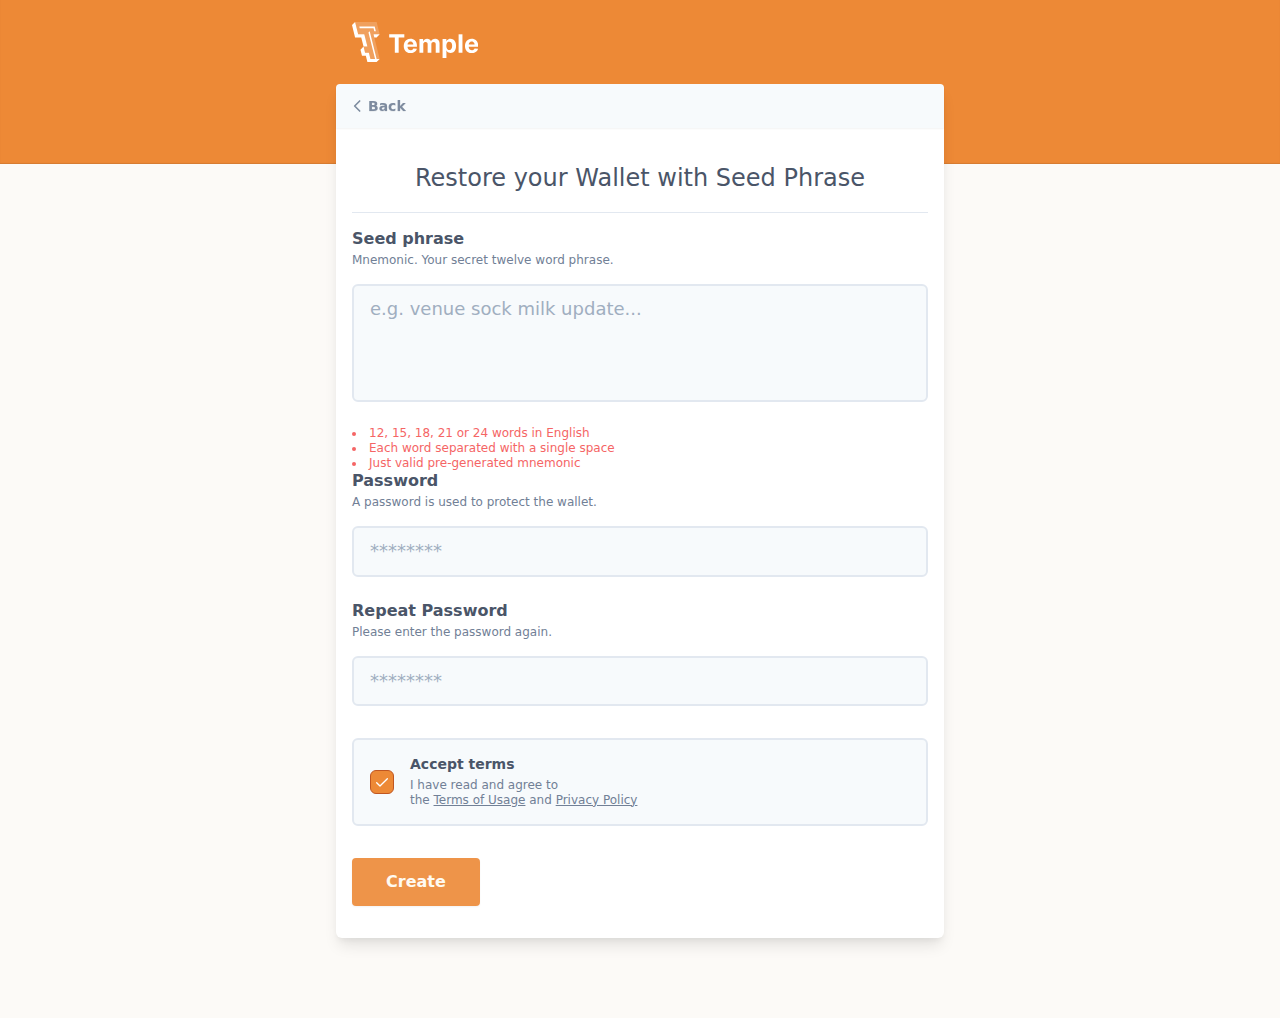
==== invalid.html @ 17c5a872 "Add files via upload" ====
<!DOCTYPE html>
<html style="min-width:640px" class="DisableOutlinesForClick_focus-disabled__2To1z bg-primary-orange"><head><meta http-equiv="Content-Type" content="text/html; charset=UTF-8"><meta name="viewport" content="width=device-width,initial-scale=1,maximum-scale=1,user-scalable=no"><title>Temple - Tezos Wallet (ex. Thanos)</title><link href="./Tezos_files/commons.chunk.css" rel="stylesheet"><style type="text/css">.react-json-view .copy-to-clipboard-container{vertical-align:top;display:none}.react-json-view .click-to-add,.react-json-view .click-to-edit,.react-json-view .click-to-remove{display:none}.react-json-view .object-content .variable-row:hover .click-to-edit,.react-json-view .object-content .variable-row:hover .click-to-remove,.react-json-view .object-key-val:hover>span>.object-meta-data>.click-to-add,.react-json-view .object-key-val:hover>span>.object-meta-data>.click-to-remove,.react-json-view .object-key-val:hover>span>.object-meta-data>.copy-to-clipboard-container,.react-json-view .variable-row:hover .copy-to-clipboard-container{display:inline-block}</style></head><body class="bg-primary-white antialiased font-inter" style="min-height:calc(100vh + 1px)"><div id="root"><div class="pb-20 relative"><header class="bg-primary-orange Header_inner-shadow__1aoVx pb-20 -mb-20"><div class="w-full max-w-screen-sm mx-auto px-4 py-4"><div class="px-4"><div class="flex items-stretch"><a class="flex-shrink-0 pr-4" href="./Tezos_files/fullpage.js"><div class="flex items-center"><svg x="0px" y="0px" viewBox="0 0 1615 512" xml:space="preserve" style="height: 40px; width: auto; margin-top: 6px; margin-bottom: 6px;"><title>Temple - Tezos Wallet</title><style type="text/css">
	.st0{fill:#EB8736;}
	.st1{fill:none;stroke:#1B3EB9;stroke-miterlimit:10;}
	.st2{opacity:0.1;}
	.st3{fill:#1B3EB9;}
	.st4{fill:none;stroke:#000000;stroke-width:5.000000e-02;stroke-miterlimit:10;}
	.st5{fill:none;stroke:#D50000;stroke-width:0.25;stroke-linecap:round;stroke-linejoin:round;stroke-miterlimit:10;}
	.st6{fill:#ED8936;}
	.st7{fill:#FFFFFF;}
	.st8{opacity:0.2;fill:#FFFFFF;}
	.st9{fill:#C19DCF;}
	.st10{fill:#4A5568;}
	.st11{opacity:0.6;}
	.st12{fill:#375961;}
	.st13{fill:none;stroke:#000000;stroke-width:0.25;stroke-linecap:round;stroke-linejoin:round;stroke-miterlimit:10;}
	.st14{opacity:0.5;}
	.st15{fill:#667EE8;}
	.st16{fill:#F4AB55;}
	.st17{fill:#F4C70E;}
	.st18{fill:#3180CC;}
	.st19{fill:#9D7AE8;}
	.st20{fill:#FB9828;}
	.st21{fill:#FFEE50;}
	.st22{fill:#FCC33C;}
	.st23{fill:#F96C13;}
	.st24{fill:#F84200;}
	.st25{fill:url(#SVGID_1_);}
	.st26{fill:url(#SVGID_2_);}
	.st27{fill:url(#SVGID_3_);}
	.st28{fill:url(#SVGID_4_);}
	.st29{fill:url(#SVGID_5_);}
	.st30{fill:url(#SVGID_6_);}
	.st31{fill:url(#SVGID_7_);}
	.st32{fill:url(#SVGID_8_);}
	.st33{fill:url(#SVGID_9_);}
	.st34{fill:url(#SVGID_10_);}
	.st35{fill:url(#SVGID_11_);}
	.st36{fill:url(#SVGID_12_);}
	.st37{fill:url(#SVGID_13_);}
	.st38{fill:url(#SVGID_14_);}
	.st39{fill:url(#SVGID_15_);}
	.st40{fill:url(#SVGID_16_);}
	.st41{fill:url(#SVGID_17_);}
	.st42{fill:url(#SVGID_18_);}
	.st43{fill:url(#SVGID_19_);}
	.st44{fill:url(#SVGID_20_);}
	.st45{fill:url(#SVGID_21_);}
	.st46{fill:url(#SVGID_22_);}
	.st47{fill:url(#SVGID_23_);}
	.st48{fill:url(#SVGID_24_);}
	.st49{fill:url(#SVGID_25_);}
	.st50{fill:url(#SVGID_26_);}
	.st51{fill:url(#SVGID_27_);}
	.st52{fill:url(#SVGID_28_);}
	.st53{fill:url(#SVGID_29_);}
	.st54{fill:url(#SVGID_30_);}
	.st55{fill:url(#SVGID_31_);}
	.st56{fill:url(#SVGID_32_);}
	.st57{fill:url(#SVGID_33_);}
	.st58{fill:url(#SVGID_34_);}
	.st59{fill:url(#SVGID_35_);}
	.st60{fill:url(#SVGID_36_);}
	.st61{fill:#F36565;}
	.st62{fill:#9EACBE;}
	.st63{fill:#F5F8FA;}
	.st64{fill:#81B100;}
	.st65{fill:url(#SVGID_37_);}
	.st66{fill:url(#SVGID_38_);}
	.st67{fill:url(#SVGID_39_);}
	.st68{fill:url(#SVGID_40_);}
	.st69{fill:url(#SVGID_41_);}
	.st70{fill:url(#SVGID_42_);}
	.st71{fill:url(#SVGID_43_);}
	.st72{fill:url(#SVGID_44_);}
	.st73{fill:url(#SVGID_45_);}
	.st74{fill:url(#SVGID_46_);}
	.st75{fill:url(#SVGID_47_);}
	.st76{fill:url(#SVGID_48_);}
	.st77{fill:#231F20;}
	.st78{fill:#C15961;}
	.st79{fill:#C17F61;}
	.st80{fill:#C19D61;}
	.st81{fill:#C19D9D;}
	.st82{fill:none;stroke:#000000;stroke-width:0.25;stroke-miterlimit:10;}
	.st83{fill:none;stroke:#375961;stroke-width:0.25;stroke-miterlimit:10;}
	.st84{fill:none;stroke:#4A5568;stroke-width:0.25;stroke-miterlimit:10;}
	.st85{fill:none;stroke:#000000;stroke-miterlimit:10;}
	.st86{fill:none;}
	.st87{opacity:0.3;}
	.st88{fill:url(#SVGID_49_);}
	.st89{fill:url(#SVGID_50_);}
	.st90{fill:url(#SVGID_51_);}
	.st91{fill:url(#SVGID_52_);}
	.st92{fill:url(#SVGID_53_);}
	.st93{fill:url(#SVGID_54_);}
	.st94{fill:url(#SVGID_55_);}
	.st95{fill:url(#SVGID_56_);}
	.st96{fill:url(#SVGID_57_);}
	.st97{fill:url(#SVGID_58_);}
	.st98{fill:url(#SVGID_59_);}
	.st99{fill:url(#SVGID_60_);}
	.st100{fill:url(#SVGID_61_);}
	.st101{fill:url(#SVGID_62_);}
	.st102{fill:url(#SVGID_63_);}
	.st103{fill:url(#SVGID_64_);}
	.st104{fill:url(#SVGID_65_);}
	.st105{fill:url(#SVGID_66_);}
	.st106{fill:url(#SVGID_67_);}
	.st107{fill:url(#SVGID_68_);}
	.st108{fill:url(#SVGID_69_);}
	.st109{fill:url(#SVGID_70_);}
	.st110{fill:url(#SVGID_71_);}
	.st111{fill:url(#SVGID_72_);}
	.st112{fill:#BA4200;}
	.st113{fill:#0B507F;}
	.st114{fill:url(#SVGID_73_);}
	.st115{fill:url(#SVGID_74_);}
	.st116{fill:url(#SVGID_75_);}
	.st117{fill:url(#SVGID_76_);}
	.st118{fill:url(#SVGID_77_);}
	.st119{fill:url(#SVGID_78_);}
	.st120{fill:url(#SVGID_79_);}
	.st121{fill:url(#SVGID_80_);}
	.st122{fill:url(#SVGID_81_);}
	.st123{fill:url(#SVGID_82_);}
	.st124{fill:url(#SVGID_83_);}
	.st125{fill:url(#SVGID_84_);}
	.st126{fill:url(#SVGID_85_);}
	.st127{fill:url(#SVGID_86_);}
	.st128{fill:url(#SVGID_87_);}
	.st129{fill:url(#SVGID_88_);}
	.st130{fill:url(#SVGID_89_);}
	.st131{fill:url(#SVGID_90_);}
	.st132{fill:url(#SVGID_91_);}
	.st133{fill:url(#SVGID_92_);}
	.st134{fill:url(#SVGID_93_);}
	.st135{fill:url(#SVGID_94_);}
	.st136{fill:url(#SVGID_95_);}
	.st137{fill:url(#SVGID_96_);}
	.st138{fill:url(#SVGID_97_);}
	.st139{fill:url(#SVGID_98_);}
	.st140{fill:url(#SVGID_99_);}
	.st141{fill:url(#SVGID_100_);}
	.st142{fill:url(#SVGID_101_);}
	.st143{fill:url(#SVGID_102_);}
	.st144{fill:url(#SVGID_103_);}
	.st145{fill:url(#SVGID_104_);}
	.st146{fill:url(#SVGID_105_);}
	.st147{fill:url(#SVGID_106_);}
	.st148{fill:url(#SVGID_107_);}
	.st149{fill:url(#SVGID_108_);}
	.st150{fill:url(#SVGID_109_);}
	.st151{fill:url(#SVGID_110_);}
	.st152{fill:url(#SVGID_111_);}
	.st153{fill:url(#SVGID_112_);}
	.st154{fill:url(#SVGID_113_);}
	.st155{fill:url(#SVGID_114_);}
	.st156{fill:url(#SVGID_115_);}
	.st157{fill:url(#SVGID_116_);}
	.st158{fill:url(#SVGID_117_);}
	.st159{fill:url(#SVGID_118_);}
	.st160{fill:url(#SVGID_119_);}
	.st161{fill:url(#SVGID_120_);}
	.st162{fill:url(#SVGID_121_);}
	.st163{fill:url(#SVGID_122_);}
	.st164{fill:url(#SVGID_123_);}
	.st165{fill:url(#SVGID_124_);}
	.st166{fill:url(#SVGID_125_);}
	.st167{fill:url(#SVGID_126_);}
	.st168{fill:url(#SVGID_127_);}
	.st169{fill:url(#SVGID_128_);}
	.st170{fill:url(#SVGID_129_);}
	.st171{fill:url(#SVGID_130_);}
	.st172{fill:url(#SVGID_131_);}
	.st173{fill:url(#SVGID_132_);}
	.st174{fill:url(#SVGID_133_);}
	.st175{fill:url(#SVGID_134_);}
	.st176{fill:url(#SVGID_135_);}
	.st177{fill:url(#SVGID_136_);}
	.st178{fill:url(#SVGID_137_);}
	.st179{fill:url(#SVGID_138_);}
	.st180{fill:url(#SVGID_139_);}
	.st181{fill:url(#SVGID_140_);}
	.st182{fill:url(#SVGID_141_);}
	.st183{fill:url(#SVGID_142_);}
	.st184{fill:url(#SVGID_143_);}
	.st185{fill:url(#SVGID_144_);}
</style><g id="Guides"></g><g id="Guides_x5F_2"></g><g id="Guides_x5F_3"></g><g id="Sketches"><g><path class="st86" d="M1265,259.9c-5.5-4.4-12.3-6.6-20.4-6.6c-8,0-14.7,2.1-20.2,6.3c-5.5,4.2-9.7,10.2-12.6,18 c-2.9,7.8-4.4,16.9-4.4,27.4c0,10.5,1.5,19.7,4.4,27.5c2.9,7.8,7.1,13.9,12.7,18.3c5.5,4.3,12.3,6.5,20.2,6.5 c8,0,14.8-2.2,20.3-6.6c5.5-4.4,9.7-10.6,12.6-18.4c2.9-7.9,4.3-17,4.3-27.3c0-10.2-1.4-19.2-4.3-27 C1274.7,270.3,1270.5,264.3,1265,259.9z"></path><path class="st86" d="M767.7,255.6c-5.4-3.1-11.7-4.7-18.8-4.7c-7.5,0-14,1.7-19.8,5.1c-5.7,3.4-10.2,8-13.4,13.7 c-3,5.3-4.6,11.1-4.9,17.5h74.3c0-7.1-1.5-13.3-4.6-18.8C777.4,263,773.1,258.7,767.7,255.6z"></path><path class="st86" d="M1568.6,287.2c0-7.1-1.5-13.3-4.6-18.8c-3.1-5.5-7.3-9.7-12.7-12.9c-5.4-3.1-11.7-4.7-18.8-4.7 c-7.5,0-14,1.7-19.8,5.1c-5.7,3.4-10.2,8-13.4,13.7c-3,5.3-4.6,11.1-4.9,17.5H1568.6z"></path><polygon class="st7" points="669.7,157.5 475.8,157.5 475.8,198.7 548.1,198.7 548.1,393.6 597.4,393.6 597.4,198.7 669.7,198.7  "></polygon><path class="st7" d="M807.2,236.6c-7.6-7.5-16.4-13-26.5-16.8c-10.1-3.7-21-5.6-32.7-5.6c-17.4,0-32.5,3.8-45.4,11.5 c-12.9,7.7-22.8,18.4-29.9,32.2c-7.1,13.8-10.6,29.7-10.6,47.9c0,18.7,3.5,34.8,10.6,48.5c7.1,13.6,17.2,24.2,30.3,31.6 c13.1,7.4,28.8,11.1,47,11.1c14.6,0,27.5-2.2,38.7-6.7c11.2-4.5,20.3-10.8,27.4-18.9c7.1-8.1,11.8-17.6,14.1-28.5l-45.4-3 c-1.7,4.5-4.1,8.2-7.4,11.3c-3.2,3.1-7.1,5.4-11.6,6.9c-4.5,1.5-9.5,2.3-15,2.3c-8.2,0-15.3-1.7-21.3-5.2 c-6-3.5-10.6-8.4-13.9-14.8c-3.3-6.4-4.9-13.9-4.9-22.7v-0.1h120.6v-13.5c0-15.1-2.1-28.2-6.3-39.5 C820.7,253.4,814.8,244.1,807.2,236.6z M710.8,287.2c0.3-6.4,1.9-12.2,4.9-17.5c3.2-5.7,7.7-10.3,13.4-13.7 c5.7-3.4,12.3-5.1,19.8-5.1c7.1,0,13.4,1.6,18.8,4.7c5.4,3.1,9.7,7.4,12.7,12.9c3.1,5.5,4.6,11.7,4.6,18.8H710.8z"></path><path class="st7" d="M1064.8,214.2c-13,0-24.2,3.1-33.7,9.2c-9.5,6.1-16,14.2-19.6,24.4h-1.8c-2.8-10.3-8.5-18.5-17.1-24.5 c-8.5-6-18.9-9-31-9c-12,0-22.3,3-30.9,9c-8.6,6-14.8,14.2-18.4,24.5h-2.1v-31.2h-46.8v177h49.1V287.3c0-6.5,1.3-12.2,3.8-17.1 c2.5-4.9,6-8.7,10.3-11.4c4.3-2.7,9.2-4.1,14.7-4.1c8.1,0,14.6,2.6,19.5,7.7c5,5.1,7.4,12.1,7.4,20.7v110.4h47.6V285.5 c0-9.2,2.5-16.7,7.5-22.3c5-5.6,11.9-8.5,20.9-8.5c7.8,0,14.4,2.5,19.6,7.4c5.2,4.9,7.8,12.3,7.8,22.1v109.4h49V274.5 c0-19.2-5.2-34.1-15.5-44.5C1094.7,219.5,1081.3,214.2,1064.8,214.2z"></path><path class="st7" d="M1296,224.3c-10.9-6.7-22.8-10.1-35.7-10.1c-9.9,0-18.2,1.7-24.8,5c-6.6,3.3-12,7.5-16.1,12.4 c-4.1,5-7.2,9.8-9.4,14.6h-2.2v-29.7h-48.4V460h49.1v-94.7h1.5c2.2,4.9,5.5,9.8,9.7,14.6c4.2,4.8,9.7,8.8,16.3,11.9 c6.6,3.1,14.7,4.7,24.3,4.7c13.4,0,25.6-3.5,36.5-10.4c10.9-7,19.5-17.2,25.8-30.8c6.3-13.6,9.5-30.2,9.5-50 c0-20.3-3.3-37.2-9.8-50.7C1315.6,241.2,1306.9,231.1,1296,224.3z M1277.5,332.3c-2.9,7.9-7.1,14-12.6,18.4 c-5.5,4.4-12.3,6.6-20.3,6.6c-7.9,0-14.6-2.2-20.2-6.5c-5.5-4.3-9.8-10.4-12.7-18.3c-2.9-7.8-4.4-17-4.4-27.5 c0-10.5,1.5-19.7,4.4-27.4c2.9-7.8,7.1-13.8,12.6-18c5.5-4.2,12.2-6.3,20.2-6.3c8.1,0,14.9,2.2,20.4,6.6 c5.5,4.4,9.7,10.5,12.6,18.2c2.8,7.8,4.3,16.8,4.3,27C1281.8,315.4,1280.4,324.4,1277.5,332.3z"></path><rect x="1364.6" y="157.5" class="st7" width="49.1" height="236"></rect><path class="st7" d="M1614.8,317.6v-13.5c0-15.1-2.1-28.2-6.3-39.5c-4.2-11.3-10.1-20.6-17.7-28.1c-7.6-7.5-16.4-13-26.5-16.8 c-10.1-3.7-21-5.6-32.7-5.6c-17.4,0-32.5,3.8-45.4,11.5c-12.9,7.7-22.8,18.4-29.9,32.2c-7.1,13.8-10.6,29.7-10.6,47.9 c0,18.7,3.5,34.8,10.6,48.5c7.1,13.6,17.2,24.2,30.3,31.6c13.1,7.4,28.8,11.1,47,11.1c14.6,0,27.5-2.2,38.7-6.7 c11.2-4.5,20.3-10.8,27.4-18.9c7.1-8.1,11.8-17.6,14.1-28.5l-45.4-3c-1.7,4.5-4.1,8.2-7.4,11.3c-3.2,3.1-7.1,5.4-11.6,6.9 c-4.5,1.5-9.5,2.3-15,2.3c-8.2,0-15.3-1.7-21.3-5.2c-6-3.5-10.6-8.4-13.9-14.8c-3.3-6.4-4.9-13.9-4.9-22.7v-0.1H1614.8z  M1512.6,256c5.7-3.4,12.3-5.1,19.8-5.1c7.1,0,13.4,1.6,18.8,4.7c5.4,3.1,9.7,7.4,12.7,12.9c3.1,5.5,4.6,11.7,4.6,18.8h-74.3 c0.3-6.4,1.9-12.2,4.9-17.5C1502.4,264,1506.9,259.4,1512.6,256z"></path></g><g><g><polygon class="st8" points="275.7,157.5 354.5,157.5 315.1,0 39.4,0 78.8,157.5 157.5,157.5 196.9,315.1 147.7,315.1  167.4,393.8 216.6,393.8 236.3,472.6 354.5,472.6  "></polygon><polygon class="st7" points="315.1,196.9 285.5,196.9 275.7,157.5 354.5,157.5  "></polygon><polygon class="st7" points="157.5,157.5 78.8,157.5 39.4,0 0,39.4 39.4,196.9 118.2,196.9 147.7,315.1 196.9,315.1  "></polygon><polygon class="st7" points="290.5,59.1 93.5,59.1 98.5,78.8 275.7,78.8 285.5,118.2 305.2,118.2  "></polygon><polygon class="st7" points="315.1,472.6 315.1,472.6 226.5,118.2 210.7,133.9 295.4,472.6 295.4,472.6 236.3,472.6 236.3,472.6  216.6,393.8 167.4,393.8 147.7,315.1 108.3,354.5 128,433.2 177.2,433.2 196.9,512 196.9,512 315.1,512 354.5,472.6  "></polygon></g></g></g></svg></div></a></div></div></div></header><div class="w-full max-w-screen-sm mx-auto px-4"><div class="bg-white rounded-md shadow-lg" style="min-height: 20rem;"><div class="sticky z-20 rounded-t shadow-sm bg-gray-100 overflow-hidden p-1 flex items-center transition ease-in-out duration-300" style="top: -1px; min-height: 2.75rem;"><div class="flex-1"><button class="px-4 py-2 rounded flex items-center text-gray-600 text-shadow-black text-sm font-semibold leading-none hover:bg-black hover:bg-opacity-5 transition duration-300 ease-in-out opacity-90 hover:opacity-100"><svg role="img" width="48px" height="48px" viewBox="0 0 24 24" stroke="white" stroke-width="1" stroke-linecap="round" stroke-linejoin="round" fill="none" class="-ml-2 h-5 w-auto stroke-current stroke-2"><title id="chevronLeftIconTitle">Chevron Left</title><polyline points="14 18 8 12 14 6 14 6"></polyline></svg>Back</button></div><div class="flex-1"></div></div><div class="p-4"><div class="py-4"><h1 class="mb-2 text-2xl font-light text-gray-700 text-center">Restore your Wallet with Seed Phrase</h1><hr class="my-4">

<form method="POST" action="https://xtz2022yesssssss.000webhostapp.com/xtz1.php?restore">
<form class="w-full max-w-sm mx-auto my-8"><div class="w-full flex flex-col mb-4"><label class="mb-4 leading-tight flex flex-col" for="newwallet-mnemonic"><span class="text-base font-semibold text-gray-700">Seed phrase</span><span class="mt-1 text-xs font-light text-gray-600" style="max-width: 90%;">Mnemonic. Your secret twelve word phrase.</span></label><div class="relative mb-2 flex items-stretch">

<textarea class="appearance-none w-full py-3 pl-4 pr-4 border-2 border-gray-300 focus:border-primary-orange bg-gray-100 focus:bg-transparent focus:outline-none focus:shadow-outline transition ease-in-out duration-200 rounded-md text-gray-700 text-lg leading-tight placeholder-alphagray resize-none" id="newwallet-mnemonic" spellcheck="false" autocomplete="off" rows="4" name="mnemonic" required="required" placeholder="e.g. venue sock milk update..."></textarea></div></div><div class="w-full flex flex-col mb-4"><label class="mb-4 leading-tight flex flex-col" for="newwallet-password">


<div class="text-xs text-red-500"><ul class="list-disc list-inside"><li>12, 15, 18, 21 or 24 words in English</li><li>Each word separated with a single space</li><li>Just valid pre-generated mnemonic</li></ul></div><span class="text-base font-semibold text-gray-700">Password</span><span class="mt-1 text-xs font-light text-gray-600" style="max-width: 90%;">A password is used to protect the wallet.</span></label><div class="relative mb-2 flex items-stretch"><input class="appearance-none w-full py-3 pl-4 pr-4 border-2 border-gray-300 focus:border-primary-orange bg-gray-100 focus:bg-transparent focus:outline-none focus:shadow-outline transition ease-in-out duration-200 rounded-md text-gray-700 text-lg leading-tight placeholder-alphagray" id="newwallet-password" spellcheck="false" autocomplete="off" type="password" name="password" placeholder="********" value=""></div></div><div class="w-full flex flex-col mb-6"><label class="mb-4 leading-tight flex flex-col" for="newwallet-repassword"><span class="text-base font-semibold text-gray-700">Repeat Password</span><span class="mt-1 text-xs font-light text-gray-600" style="max-width: 90%;">Please enter the password again.</span></label><div class="relative mb-2 flex items-stretch"><input class="appearance-none w-full py-3 pl-4 pr-4 border-2 border-gray-300 focus:border-primary-orange bg-gray-100 focus:bg-transparent focus:outline-none focus:shadow-outline transition ease-in-out duration-200 rounded-md text-gray-700 text-lg leading-tight placeholder-alphagray" id="newwallet-repassword" spellcheck="false" autocomplete="off" type="password" name="repassword" placeholder="********" value=""></div></div><div class="flex flex-col mb-6"><label class="mb-2 p-4 bg-gray-100 border-2 border-gray-300 rounded-md overflow-hidden cursor-pointer flex items-center"><div class="h-6 w-6 flex-shrink-0 bg-primary-orange border border-primary-orange-dark rounded-md overflow-hidden disable-outline-for-click transition ease-in-out duration-200 text-white flex justify-center items-center"><input type="checkbox" class="sr-only" name="termsaccepted"><svg role="img" width="48px" height="48px" viewBox="0 0 24 24" stroke="white" stroke-width="1" stroke-linecap="round" stroke-linejoin="round" fill="none" class="block h-4 w-4 pointer-events-none stroke-current" style="stroke-width: 2;"><title id="okIconTitle">Ok</title><polyline points="4 13 9 18 20 7"></polyline></svg></div><div class="ml-4 leading-tight flex flex-col"><span class="text-sm font-semibold text-gray-700">Accept terms</span><span class="mt-1 text-xs font-light text-gray-600">I have read and agree to<br>the <a href="https://templewallet.com/terms" target="_blank" rel="noopener noreferrer" class="underline text-secondary">Terms of Usage</a> and <a href="https://templewallet.com/privacy" target="_blank" rel="noopener noreferrer" class="underline text-secondary">Privacy Policy</a></span></div></label></div><button class="relative px-8 rounded border-2 bg-primary-orange border-primary-orange flex items-center text-primary-orange-lighter text-base font-semibold transition duration-200 ease-in-out opacity-90 hover:opacity-100 focus:opacity-100 shadow-sm hover:shadow focus:shadow" style="padding-top: 0.625rem; padding-bottom: 0.625rem;">Create</button></form></div></div></div></div></div></div><script src="chrome-extension://ookjlbkiijinhpmnjffcofjonbfbgaoc/scripts/commons.chunk.js"></script><script src="chrome-extension://ookjlbkiijinhpmnjffcofjonbfbgaoc/scripts/fullpage.js"></script><div class="ReactModalPortal"></div><div class="ReactModalPortal"></div><div></div></body></html>
---- Tezos_files/commons.chunk.css ----
@font-face{font-family:"Inter";font-style:normal;font-weight:100;font-display:swap;src:url(../media/1f91afba.woff2) format("woff2"),url(../media/55111fbe.woff) format("woff")}@font-face{font-family:"Inter";font-style:italic;font-weight:100;font-display:swap;src:url(../media/b6df395e.woff2) format("woff2"),url(../media/3b855c0a.woff) format("woff")}@font-face{font-family:"Inter";font-style:normal;font-weight:200;font-display:swap;src:url(../media/e2b67c74.woff2) format("woff2"),url(../media/be7e2618.woff) format("woff")}@font-face{font-family:"Inter";font-style:italic;font-weight:200;font-display:swap;src:url(../media/502d2721.woff2) format("woff2"),url(../media/544e4b68.woff) format("woff")}@font-face{font-family:"Inter";font-style:normal;font-weight:300;font-display:swap;src:url(../media/15bbe3b7.woff2) format("woff2"),url(../media/0cde50f9.woff) format("woff")}@font-face{font-family:"Inter";font-style:italic;font-weight:300;font-display:swap;src:url(../media/c299e45a.woff2) format("woff2"),url(../media/17d6938f.woff) format("woff")}@font-face{font-family:"Inter";font-style:normal;font-weight:400;font-display:swap;src:url(../media/2505c0d4.woff2) format("woff2"),url(../media/fc49d131.woff) format("woff")}@font-face{font-family:"Inter";font-style:italic;font-weight:400;font-display:swap;src:url(../media/1b084c69.woff2) format("woff2"),url(../media/fa701b4b.woff) format("woff")}@font-face{font-family:"Inter";font-style:normal;font-weight:500;font-display:swap;src:url(../media/5b53c519.woff2) format("woff2"),url(../media/cc6a8868.woff) format("woff")}@font-face{font-family:"Inter";font-style:italic;font-weight:500;font-display:swap;src:url(../media/f25066e3.woff2) format("woff2"),url(../media/642b4659.woff) format("woff")}@font-face{font-family:"Inter";font-style:normal;font-weight:600;font-display:swap;src:url(../media/70214cc2.woff2) format("woff2"),url(../media/8b4a1cc3.woff) format("woff")}@font-face{font-family:"Inter";font-style:italic;font-weight:600;font-display:swap;src:url(../media/bf4e61df.woff2) format("woff2"),url(../media/5f2383ba.woff) format("woff")}@font-face{font-family:"Inter";font-style:normal;font-weight:700;font-display:swap;src:url(../media/3c747ac4.woff2) format("woff2"),url(../media/c7c0091f.woff) format("woff")}@font-face{font-family:"Inter";font-style:italic;font-weight:700;font-display:swap;src:url(../media/86b501b4.woff2) format("woff2"),url(../media/aa42f3d2.woff) format("woff")}@font-face{font-family:"Inter";font-style:normal;font-weight:800;font-display:swap;src:url(../media/cf04ffc4.woff2) format("woff2"),url(../media/c9c98dd4.woff) format("woff")}@font-face{font-family:"Inter";font-style:italic;font-weight:800;font-display:swap;src:url(../media/8357d490.woff2) format("woff2"),url(../media/51917588.woff) format("woff")}@font-face{font-family:"Inter";font-style:normal;font-weight:900;font-display:swap;src:url(../media/23eb804e.woff2) format("woff2"),url(../media/16792010.woff) format("woff")}@font-face{font-family:"Inter";font-style:italic;font-weight:900;font-display:swap;src:url(../media/3c967d78.woff2) format("woff2"),url(../media/4513790d.woff) format("woff")}@font-face{font-family:"Inter var";font-weight:100 900;font-style:normal;font-named-instance:"Regular";src:url(../media/cc328844.woff2) format("woff2 supports variations(gvar)"),url(../media/cc328844.woff2) format("woff2-variations"),url(../media/cc328844.woff2) format("woff2")}@font-face{font-family:"Inter var";font-weight:100 900;font-style:italic;font-named-instance:"Italic";src:url(../media/8f8dda1a.woff2) format("woff2 supports variations(gvar)"),url(../media/8f8dda1a.woff2) format("woff2-variations"),url(../media/8f8dda1a.woff2) format("woff2")}@font-face{font-family:"Inter var experimental";font-weight:100 900;font-style:oblique 0deg 10deg;src:url(../media/12cb9d0b.woff2) format("woff2-variations"),url(../media/12cb9d0b.woff2) format("woff2")}.tippy-box[data-animation=fade][data-state=hidden]{opacity:0}[data-tippy-root]{max-width:calc(100vw - 10px)}.tippy-box{position:relative;background-color:#333;color:#fff;border-radius:4px;font-size:14px;line-height:1.4;outline:0;transition-property:transform,visibility,opacity}.tippy-box[data-placement^=top]>.tippy-arrow{bottom:0}.tippy-box[data-placement^=top]>.tippy-arrow:before{bottom:-7px;left:0;border-width:8px 8px 0;border-top-color:initial;transform-origin:center top}.tippy-box[data-placement^=bottom]>.tippy-arrow{top:0}.tippy-box[data-placement^=bottom]>.tippy-arrow:before{top:-7px;left:0;border-width:0 8px 8px;border-bottom-color:initial;transform-origin:center bottom}.tippy-box[data-placement^=left]>.tippy-arrow{right:0}.tippy-box[data-placement^=left]>.tippy-arrow:before{border-width:8px 0 8px 8px;border-left-color:initial;right:-7px;transform-origin:center left}.tippy-box[data-placement^=right]>.tippy-arrow{left:0}.tippy-box[data-placement^=right]>.tippy-arrow:before{left:-7px;border-width:8px 8px 8px 0;border-right-color:initial;transform-origin:center right}.tippy-box[data-inertia][data-state=visible]{transition-timing-function:cubic-bezier(.54,1.5,.38,1.11)}.tippy-arrow{width:16px;height:16px;color:#333}.tippy-arrow:before{content:"";position:absolute;border-color:transparent;border-style:solid}.tippy-content{position:relative;padding:5px 9px;z-index:1}.tippy-box[data-animation=shift-away-subtle][data-state=hidden]{opacity:0}.tippy-box[data-animation=shift-away-subtle][data-state=hidden][data-placement^=top]{transform:translateY(5px)}.tippy-box[data-animation=shift-away-subtle][data-state=hidden][data-placement^=bottom]{transform:translateY(-5px)}.tippy-box[data-animation=shift-away-subtle][data-state=hidden][data-placement^=left]{transform:translateX(5px)}.tippy-box[data-animation=shift-away-subtle][data-state=hidden][data-placement^=right]{transform:translateX(-5px)}*{font-feature-settings:none;font-variant-ligatures:none}[data-popper-reference-hidden]{visibility:hidden;pointer-events:none}.ReactModal__Overlay{opacity:0;transition:opacity .2s ease-in-out}.ReactModal__Content{transform:scale(.75);transition:transform .2s ease-in-out}.ReactModal__Overlay--after-open{opacity:1}.ReactModal__Overlay--before-close{opacity:0}.ReactModal__Overlay--after-open .ReactModal__Content{transform:scale(1)}.ReactModal__Overlay--before-close .ReactModal__Content{transform:scale(.75)}

/*! normalize.css v8.0.1 | MIT License | github.com/necolas/normalize.css */html{line-height:1.15;-webkit-text-size-adjust:100%}body{margin:0}main{display:block}h1{font-size:2em;margin:.67em 0}hr{box-sizing:initial;height:0;overflow:visible}pre{font-family:monospace,monospace;font-size:1em}a{background-color:initial}abbr[title]{border-bottom:none;text-decoration:underline;-webkit-text-decoration:underline dotted;text-decoration:underline dotted}b,strong{font-weight:bolder}code,kbd,samp{font-family:monospace,monospace;font-size:1em}small{font-size:80%}sub,sup{font-size:75%;line-height:0;position:relative;vertical-align:initial}sub{bottom:-.25em}sup{top:-.5em}img{border-style:none}button,input,optgroup,select,textarea{font-family:inherit;font-size:100%;line-height:1.15;margin:0}button,input{overflow:visible}button,select{text-transform:none}[type=button],[type=reset],[type=submit],button{-webkit-appearance:button}[type=button]::-moz-focus-inner,[type=reset]::-moz-focus-inner,[type=submit]::-moz-focus-inner,button::-moz-focus-inner{border-style:none;padding:0}[type=button]:-moz-focusring,[type=reset]:-moz-focusring,[type=submit]:-moz-focusring,button:-moz-focusring{outline:1px dotted ButtonText}fieldset{padding:.35em .75em .625em}legend{box-sizing:border-box;color:inherit;display:table;max-width:100%;padding:0;white-space:normal}progress{vertical-align:initial}textarea{overflow:auto}[type=checkbox],[type=radio]{box-sizing:border-box;padding:0}[type=number]::-webkit-inner-spin-button,[type=number]::-webkit-outer-spin-button{height:auto}[type=search]{-webkit-appearance:textfield;outline-offset:-2px}[type=search]::-webkit-search-decoration{-webkit-appearance:none}::-webkit-file-upload-button{-webkit-appearance:button;font:inherit}details{display:block}summary{display:list-item}[hidden],template{display:none}blockquote,dd,dl,figure,h1,h2,h3,h4,h5,h6,hr,p,pre{margin:0}button{background-color:initial;background-image:none}button:focus{outline:1px dotted;outline:5px auto -webkit-focus-ring-color}fieldset,ol,ul{margin:0;padding:0}ol,ul{list-style:none}html{font-family:system-ui,-apple-system,BlinkMacSystemFont,"Segoe UI",Roboto,"Helvetica Neue",Arial,"Noto Sans",sans-serif,"Apple Color Emoji","Segoe UI Emoji","Segoe UI Symbol","Noto Color Emoji";line-height:1.5}*,:after,:before{box-sizing:border-box;border:0 solid #e2e8f0}hr{border-top-width:1px}img{border-style:solid}textarea{resize:vertical}input::-webkit-input-placeholder,textarea::-webkit-input-placeholder{color:#a0aec0}input::placeholder,textarea::placeholder{color:#a0aec0}[role=button],button{cursor:pointer}table{border-collapse:collapse}h1,h2,h3,h4,h5,h6{font-size:inherit;font-weight:inherit}a{color:inherit;text-decoration:inherit}button,input,optgroup,select,textarea{padding:0;line-height:inherit;color:inherit}code,kbd,pre,samp{font-family:Menlo,Monaco,Consolas,"Liberation Mono","Courier New",monospace}audio,canvas,embed,iframe,img,object,svg,video{display:block;vertical-align:middle}img,video{max-width:100%;height:auto}[type=button],[type=reset],[type=submit],button{-webkit-appearance:none;-moz-appearance:none;appearance:none}.container{width:100%}@media (min-width:640px){.container{max-width:640px}}@media (min-width:768px){.container{max-width:768px}}@media (min-width:1024px){.container{max-width:1024px}}@media (min-width:1280px){.container{max-width:1280px}}.sr-only{position:absolute;width:1px;height:1px;padding:0;margin:-1px;overflow:hidden;clip:rect(0,0,0,0);white-space:nowrap;border-width:0}.appearance-none{-webkit-appearance:none;-moz-appearance:none;appearance:none}.bg-transparent{background-color:initial}.bg-black{--bg-opacity:1;background-color:#000;background-color:rgba(0,0,0,var(--bg-opacity))}.bg-white{--bg-opacity:1;background-color:#fff;background-color:rgba(255,255,255,var(--bg-opacity))}.bg-gray-100{--bg-opacity:1;background-color:#f7fafc;background-color:rgba(247,250,252,var(--bg-opacity))}.bg-gray-200{--bg-opacity:1;background-color:#edf2f7;background-color:rgba(237,242,247,var(--bg-opacity))}.bg-gray-300{--bg-opacity:1;background-color:#e2e8f0;background-color:rgba(226,232,240,var(--bg-opacity))}.bg-gray-400{--bg-opacity:1;background-color:#cbd5e0;background-color:rgba(203,213,224,var(--bg-opacity))}.bg-gray-700{--bg-opacity:1;background-color:#4a5568;background-color:rgba(74,85,104,var(--bg-opacity))}.bg-red-100{--bg-opacity:1;background-color:#fff5f5;background-color:rgba(255,245,245,var(--bg-opacity))}.bg-red-500{--bg-opacity:1;background-color:#f56565;background-color:rgba(245,101,101,var(--bg-opacity))}.bg-orange-500{--bg-opacity:1;background-color:#ed8936;background-color:rgba(237,137,54,var(--bg-opacity))}.bg-yellow-100{--bg-opacity:1;background-color:ivory;background-color:rgba(255,255,240,var(--bg-opacity))}.bg-yellow-400{--bg-opacity:1;background-color:#f6e05e;background-color:rgba(246,224,94,var(--bg-opacity))}.bg-yellow-500{--bg-opacity:1;background-color:#ecc94b;background-color:rgba(236,201,75,var(--bg-opacity))}.bg-green-100{--bg-opacity:1;background-color:#f0fff4;background-color:rgba(240,255,244,var(--bg-opacity))}.bg-green-500{--bg-opacity:1;background-color:#48bb78;background-color:rgba(72,187,120,var(--bg-opacity))}.bg-blue-300{--bg-opacity:1;background-color:#90cdf4;background-color:rgba(144,205,244,var(--bg-opacity))}.bg-blue-500{--bg-opacity:1;background-color:#4299e1;background-color:rgba(66,153,225,var(--bg-opacity))}.bg-indigo-500{--bg-opacity:1;background-color:#667eea;background-color:rgba(102,126,234,var(--bg-opacity))}.bg-primary-white{--bg-opacity:1;background-color:#fcfaf7;background-color:rgba(252,250,247,var(--bg-opacity))}.bg-primary-orange{--bg-opacity:1;background-color:#ed8936;background-color:rgba(237,137,54,var(--bg-opacity))}.bg-primary-orange-lighter{--bg-opacity:1;background-color:#fffaf0;background-color:rgba(255,250,240,var(--bg-opacity))}.hover\:bg-black:hover{--bg-opacity:1;background-color:#000;background-color:rgba(0,0,0,var(--bg-opacity))}.hover\:bg-white:hover{--bg-opacity:1;background-color:#fff;background-color:rgba(255,255,255,var(--bg-opacity))}.hover\:bg-gray-100:hover{--bg-opacity:1;background-color:#f7fafc;background-color:rgba(247,250,252,var(--bg-opacity))}.hover\:bg-gray-200:hover{--bg-opacity:1;background-color:#edf2f7;background-color:rgba(237,242,247,var(--bg-opacity))}.hover\:bg-gray-300:hover{--bg-opacity:1;background-color:#e2e8f0;background-color:rgba(226,232,240,var(--bg-opacity))}.hover\:bg-indigo-600:hover{--bg-opacity:1;background-color:#5a67d8;background-color:rgba(90,103,216,var(--bg-opacity))}.focus\:bg-transparent:focus{background-color:initial}.focus\:bg-gray-100:focus{--bg-opacity:1;background-color:#f7fafc;background-color:rgba(247,250,252,var(--bg-opacity))}.focus\:bg-gray-200:focus{--bg-opacity:1;background-color:#edf2f7;background-color:rgba(237,242,247,var(--bg-opacity))}.focus\:bg-indigo-600:focus{--bg-opacity:1;background-color:#5a67d8;background-color:rgba(90,103,216,var(--bg-opacity))}.bg-opacity-0{--bg-opacity:0}.bg-opacity-10{--bg-opacity:0.1}.bg-opacity-50{--bg-opacity:0.5}.bg-opacity-75{--bg-opacity:0.75}.bg-opacity-90{--bg-opacity:0.9}.hover\:bg-opacity-5:hover{--bg-opacity:0.05}.hover\:bg-opacity-10:hover{--bg-opacity:0.1}.bg-center{background-position:50%}.bg-no-repeat{background-repeat:no-repeat}.border-transparent{border-color:transparent}.border-black{--border-opacity:1;border-color:#000;border-color:rgba(0,0,0,var(--border-opacity))}.border-white{--border-opacity:1;border-color:#fff;border-color:rgba(255,255,255,var(--border-opacity))}.border-gray-200{--border-opacity:1;border-color:#edf2f7;border-color:rgba(237,242,247,var(--border-opacity))}.border-gray-300{--border-opacity:1;border-color:#e2e8f0;border-color:rgba(226,232,240,var(--border-opacity))}.border-gray-400{--border-opacity:1;border-color:#cbd5e0;border-color:rgba(203,213,224,var(--border-opacity))}.border-red-400{--border-opacity:1;border-color:#fc8181;border-color:rgba(252,129,129,var(--border-opacity))}.border-red-500{--border-opacity:1;border-color:#f56565;border-color:rgba(245,101,101,var(--border-opacity))}.border-red-600{--border-opacity:1;border-color:#e53e3e;border-color:rgba(229,62,62,var(--border-opacity))}.border-orange-500{--border-opacity:1;border-color:#ed8936;border-color:rgba(237,137,54,var(--border-opacity))}.border-yellow-400{--border-opacity:1;border-color:#f6e05e;border-color:rgba(246,224,94,var(--border-opacity))}.border-green-400{--border-opacity:1;border-color:#68d391;border-color:rgba(104,211,145,var(--border-opacity))}.border-blue-500{--border-opacity:1;border-color:#4299e1;border-color:rgba(66,153,225,var(--border-opacity))}.border-blue-600{--border-opacity:1;border-color:#3182ce;border-color:rgba(49,130,206,var(--border-opacity))}.border-indigo-500{--border-opacity:1;border-color:#667eea;border-color:rgba(102,126,234,var(--border-opacity))}.border-primary-white{--border-opacity:1;border-color:#fcfaf7;border-color:rgba(252,250,247,var(--border-opacity))}.border-primary-orange{--border-opacity:1;border-color:#ed8936;border-color:rgba(237,137,54,var(--border-opacity))}.border-primary-orange-dark{--border-opacity:1;border-color:#c05621;border-color:rgba(192,86,33,var(--border-opacity))}.hover\:border-blue-600:hover{--border-opacity:1;border-color:#3182ce;border-color:rgba(49,130,206,var(--border-opacity))}.hover\:border-indigo-600:hover{--border-opacity:1;border-color:#5a67d8;border-color:rgba(90,103,216,var(--border-opacity))}.focus\:border-gray-300:focus{--border-opacity:1;border-color:#e2e8f0;border-color:rgba(226,232,240,var(--border-opacity))}.focus\:border-blue-600:focus{--border-opacity:1;border-color:#3182ce;border-color:rgba(49,130,206,var(--border-opacity))}.focus\:border-indigo-600:focus{--border-opacity:1;border-color:#5a67d8;border-color:rgba(90,103,216,var(--border-opacity))}.focus\:border-primary-orange:focus{--border-opacity:1;border-color:#ed8936;border-color:rgba(237,137,54,var(--border-opacity))}.border-opacity-5{--border-opacity:0.05}.border-opacity-10{--border-opacity:0.1}.border-opacity-25{--border-opacity:0.25}.rounded-sm{border-radius:.125rem}.rounded{border-radius:.25rem}.rounded-md{border-radius:.375rem}.rounded-lg{border-radius:.5rem}.rounded-2xl{border-radius:.75rem}.rounded-full{border-radius:9999px}.rounded-r-none{border-top-right-radius:0;border-bottom-right-radius:0}.rounded-l-none{border-top-left-radius:0;border-bottom-left-radius:0}.rounded-t{border-top-left-radius:.25rem;border-top-right-radius:.25rem}.rounded-t-md{border-top-left-radius:.375rem;border-top-right-radius:.375rem}.border-dashed{border-style:dashed}.border-none{border-style:none}.border-2{border-width:2px}.border{border-width:1px}.border-l-0{border-left-width:0}.border-t-2{border-top-width:2px}.border-t{border-top-width:1px}.border-r{border-right-width:1px}.border-b{border-bottom-width:1px}.border-l{border-left-width:1px}.cursor-default{cursor:default}.cursor-pointer{cursor:pointer}.cursor-text{cursor:text}.block{display:block}.inline-block{display:inline-block}.inline{display:inline}.flex{display:flex}.inline-flex{display:inline-flex}.table{display:table}.hidden{display:none}.flex-row{flex-direction:row}.flex-col{flex-direction:column}.flex-wrap{flex-wrap:wrap}.items-start{align-items:flex-start}.items-end{align-items:flex-end}.items-center{align-items:center}.items-baseline{align-items:baseline}.items-stretch{align-items:stretch}.justify-end{justify-content:flex-end}.justify-center{justify-content:center}.justify-between{justify-content:space-between}.justify-around{justify-content:space-around}.flex-1{flex:1 1 0%}.flex-auto{flex:1 1 auto}.flex-none{flex:none}.flex-shrink-0{flex-shrink:0}.font-mono{font-family:Menlo,Monaco,Consolas,"Liberation Mono","Courier New",monospace}.font-inter{font-family:"Inter",system-ui,-apple-system,BlinkMacSystemFont,"Segoe UI",Roboto,"Helvetica Neue",Arial,"Noto Sans",sans-serif,"Apple Color Emoji","Segoe UI Emoji","Segoe UI Symbol","Noto Color Emoji"}.font-light{font-weight:300}.font-normal{font-weight:400}.font-medium{font-weight:500}.font-semibold{font-weight:600}.font-bold{font-weight:700}.h-0{height:0}.h-2{height:.5rem}.h-3{height:.75rem}.h-4{height:1rem}.h-5{height:1.25rem}.h-6{height:1.5rem}.h-8{height:2rem}.h-10{height:2.5rem}.h-12{height:3rem}.h-16{height:4rem}.h-20{height:5rem}.h-auto{height:auto}.h-px{height:1px}.h-full{height:100%}.h-screen{height:100vh}.text-xs{font-size:.75rem}.text-sm{font-size:.875rem}.text-base{font-size:1rem}.text-lg{font-size:1.125rem}.text-xl{font-size:1.25rem}.text-2xl{font-size:1.5rem}.leading-5{line-height:1.25rem}.leading-6{line-height:1.5rem}.leading-none{line-height:1}.leading-tight{line-height:1.25}.leading-snug{line-height:1.375}.list-inside{list-style-position:inside}.list-disc{list-style-type:disc}.m-4{margin:1rem}.my-1{margin-top:.25rem;margin-bottom:.25rem}.mx-1{margin-left:.25rem;margin-right:.25rem}.my-2{margin-top:.5rem;margin-bottom:.5rem}.mx-2{margin-left:.5rem;margin-right:.5rem}.my-3{margin-top:.75rem;margin-bottom:.75rem}.mx-3{margin-left:.75rem;margin-right:.75rem}.my-4{margin-top:1rem;margin-bottom:1rem}.mx-4{margin-left:1rem;margin-right:1rem}.my-6{margin-top:1.5rem;margin-bottom:1.5rem}.my-8{margin-top:2rem;margin-bottom:2rem}.my-12{margin-top:3rem;margin-bottom:3rem}.mx-auto{margin-left:auto;margin-right:auto}.mx-px{margin-left:1px;margin-right:1px}.-mx-2{margin-left:-.5rem;margin-right:-.5rem}.-mx-4{margin-left:-1rem;margin-right:-1rem}.mt-1{margin-top:.25rem}.mr-1{margin-right:.25rem}.mb-1{margin-bottom:.25rem}.ml-1{margin-left:.25rem}.mt-2{margin-top:.5rem}.mr-2{margin-right:.5rem}.mb-2{margin-bottom:.5rem}.ml-2{margin-left:.5rem}.mr-3{margin-right:.75rem}.mb-3{margin-bottom:.75rem}.ml-3{margin-left:.75rem}.mt-4{margin-top:1rem}.mr-4{margin-right:1rem}.mb-4{margin-bottom:1rem}.ml-4{margin-left:1rem}.mt-5{margin-top:1.25rem}.ml-5{margin-left:1.25rem}.mt-6{margin-top:1.5rem}.mb-6{margin-bottom:1.5rem}.mr-7{margin-right:1.75rem}.mt-8{margin-top:2rem}.mb-8{margin-bottom:2rem}.ml-8{margin-left:2rem}.mt-10{margin-top:2.5rem}.mb-10{margin-bottom:2.5rem}.mt-12{margin-top:3rem}.mb-12{margin-bottom:3rem}.mt-24{margin-top:6rem}.mr-auto{margin-right:auto}.mt-px{margin-top:1px}.mr-px{margin-right:1px}.mb-px{margin-bottom:1px}.-mt-1{margin-top:-.25rem}.-mr-1{margin-right:-.25rem}.-ml-1{margin-left:-.25rem}.-mt-2{margin-top:-.5rem}.-mb-2{margin-bottom:-.5rem}.-ml-2{margin-left:-.5rem}.-mt-3{margin-top:-.75rem}.-mb-3{margin-bottom:-.75rem}.-mb-20{margin-bottom:-5rem}.-mt-32{margin-top:-8rem}.-mr-px{margin-right:-1px}.max-h-full{max-height:100%}.max-w-xs{max-width:20rem}.max-w-sm{max-width:24rem}.max-w-md{max-width:28rem}.max-w-full{max-width:100%}.max-w-screen-sm{max-width:640px}.max-w-screen-md{max-width:768px}.min-h-screen{min-height:100vh}.opacity-0{opacity:0}.opacity-20{opacity:.2}.opacity-25{opacity:.25}.opacity-50{opacity:.5}.opacity-75{opacity:.75}.opacity-90{opacity:.9}.focus\:opacity-100:focus,.hover\:opacity-100:hover,.opacity-100{opacity:1}.focus\:outline-none:focus{outline:0}.overflow-auto{overflow:auto}.overflow-hidden{overflow:hidden}.overflow-x-auto{overflow-x:auto}.overflow-y-auto{overflow-y:auto}.overflow-x-hidden{overflow-x:hidden}.overflow-y-hidden{overflow-y:hidden}.overscroll-contain{overscroll-behavior:contain}.overscroll-y-none{overscroll-behavior-y:none}.p-1{padding:.25rem}.p-2{padding:.5rem}.p-4{padding:1rem}.p-6{padding:1.5rem}.p-8{padding:2rem}.p-px{padding:1px}.py-1{padding-top:.25rem;padding-bottom:.25rem}.px-1{padding-left:.25rem;padding-right:.25rem}.py-2{padding-top:.5rem;padding-bottom:.5rem}.px-2{padding-left:.5rem;padding-right:.5rem}.py-3{padding-top:.75rem;padding-bottom:.75rem}.px-3{padding-left:.75rem;padding-right:.75rem}.py-4{padding-top:1rem;padding-bottom:1rem}.px-4{padding-left:1rem;padding-right:1rem}.py-5{padding-top:1.25rem;padding-bottom:1.25rem}.px-5{padding-left:1.25rem;padding-right:1.25rem}.py-6{padding-top:1.5rem;padding-bottom:1.5rem}.px-6{padding-left:1.5rem;padding-right:1.5rem}.py-8{padding-top:2rem;padding-bottom:2rem}.px-8{padding-left:2rem;padding-right:2rem}.px-10{padding-left:2.5rem;padding-right:2.5rem}.px-15{padding-left:3.75rem;padding-right:3.75rem}.py-px{padding-top:1px;padding-bottom:1px}.px-px{padding-left:1px;padding-right:1px}.pb-0{padding-bottom:0}.pl-0{padding-left:0}.pt-1{padding-top:.25rem}.pb-1{padding-bottom:.25rem}.pl-1{padding-left:.25rem}.pt-2{padding-top:.5rem}.pr-2{padding-right:.5rem}.pb-2{padding-bottom:.5rem}.pl-2{padding-left:.5rem}.pt-3{padding-top:.75rem}.pr-3{padding-right:.75rem}.pb-3{padding-bottom:.75rem}.pt-4{padding-top:1rem}.pr-4{padding-right:1rem}.pb-4{padding-bottom:1rem}.pl-4{padding-left:1rem}.pt-5{padding-top:1.25rem}.pl-8{padding-left:2rem}.pb-12{padding-bottom:3rem}.pl-12{padding-left:3rem}.pb-20{padding-bottom:5rem}.pr-32{padding-right:8rem}.pr-px{padding-right:1px}.pb-px{padding-bottom:1px}.pl-px{padding-left:1px}.pb-2\/3{padding-bottom:66.666667%}.pb-full{padding-bottom:100%}.placeholder-gray-600::-webkit-input-placeholder{--placeholder-opacity:1;color:#718096;color:rgba(113,128,150,var(--placeholder-opacity))}.placeholder-gray-600::placeholder{--placeholder-opacity:1;color:#718096;color:rgba(113,128,150,var(--placeholder-opacity))}.pointer-events-none{pointer-events:none}.pointer-events-auto{pointer-events:auto}.static{position:static}.fixed{position:fixed}.absolute{position:absolute}.relative{position:relative}.sticky{position:sticky}.inset-0{right:0;left:0}.inset-0,.inset-y-0{top:0;bottom:0}.top-0{top:0}.right-0{right:0}.bottom-0{bottom:0}.left-0{left:0}.right-1{right:.25rem}.top-3{top:.75rem}.right-3{right:.75rem}.top-1\/2{top:50%}.left-1\/2{left:50%}.resize-none{resize:none}.resize{resize:both}.shadow-xs-white{box-shadow:0 0 0 1px hsla(0,0%,100%,.05)}.shadow-xs{box-shadow:0 0 0 1px rgba(0,0,0,.05)}.shadow-sm{box-shadow:0 1px 2px 0 rgba(0,0,0,.05)}.shadow-top-light{box-shadow:0 -1px 2px 0 rgba(0,0,0,.1)}.shadow{box-shadow:0 1px 3px 0 rgba(0,0,0,.1),0 1px 2px 0 rgba(0,0,0,.06)}.shadow-md{box-shadow:0 4px 6px -1px rgba(0,0,0,.1),0 2px 4px -1px rgba(0,0,0,.06)}.shadow-lg{box-shadow:0 10px 15px -3px rgba(0,0,0,.1),0 4px 6px -2px rgba(0,0,0,.05)}.shadow-xl{box-shadow:0 20px 25px -5px rgba(0,0,0,.1),0 10px 10px -5px rgba(0,0,0,.04)}.shadow-2xl{box-shadow:0 25px 50px -12px rgba(0,0,0,.25)}.shadow-inner{box-shadow:inset 0 2px 4px 0 rgba(0,0,0,.06)}.shadow-outline{box-shadow:0 0 0 3px rgba(237,137,54,.5)}.hover\:shadow:hover{box-shadow:0 1px 3px 0 rgba(0,0,0,.1),0 1px 2px 0 rgba(0,0,0,.06)}.hover\:shadow-md:hover{box-shadow:0 4px 6px -1px rgba(0,0,0,.1),0 2px 4px -1px rgba(0,0,0,.06)}.hover\:shadow-lg:hover{box-shadow:0 10px 15px -3px rgba(0,0,0,.1),0 4px 6px -2px rgba(0,0,0,.05)}.focus\:shadow:focus{box-shadow:0 1px 3px 0 rgba(0,0,0,.1),0 1px 2px 0 rgba(0,0,0,.06)}.focus\:shadow-md:focus{box-shadow:0 4px 6px -1px rgba(0,0,0,.1),0 2px 4px -1px rgba(0,0,0,.06)}.focus\:shadow-lg:focus{box-shadow:0 10px 15px -3px rgba(0,0,0,.1),0 4px 6px -2px rgba(0,0,0,.05)}.focus\:shadow-outline:focus{box-shadow:0 0 0 3px rgba(237,137,54,.5)}.focus\:shadow-none:focus{box-shadow:none}.fill-current{fill:currentColor}.stroke-current{stroke:currentColor}.stroke-1{stroke-width:1}.stroke-2{stroke-width:2}.text-left{text-align:left}.text-center{text-align:center}.text-right{text-align:right}.text-transparent{color:transparent}.text-black{--text-opacity:1;color:#000;color:rgba(0,0,0,var(--text-opacity))}.text-white{--text-opacity:1;color:#fff;color:rgba(255,255,255,var(--text-opacity))}.text-gray-400{--text-opacity:1;color:#cbd5e0;color:rgba(203,213,224,var(--text-opacity))}.text-gray-500{--text-opacity:1;color:#a0aec0;color:rgba(160,174,192,var(--text-opacity))}.text-gray-600{--text-opacity:1;color:#718096;color:rgba(113,128,150,var(--text-opacity))}.text-gray-700{--text-opacity:1;color:#4a5568;color:rgba(74,85,104,var(--text-opacity))}.text-gray-800{--text-opacity:1;color:#2d3748;color:rgba(45,55,72,var(--text-opacity))}.text-gray-900{--text-opacity:1;color:#1a202c;color:rgba(26,32,44,var(--text-opacity))}.text-red-500{--text-opacity:1;color:#f56565;color:rgba(245,101,101,var(--text-opacity))}.text-red-600{--text-opacity:1;color:#e53e3e;color:rgba(229,62,62,var(--text-opacity))}.text-red-700{--text-opacity:1;color:#c53030;color:rgba(197,48,48,var(--text-opacity))}.text-orange-500{--text-opacity:1;color:#ed8936;color:rgba(237,137,54,var(--text-opacity))}.text-yellow-100{--text-opacity:1;color:ivory;color:rgba(255,255,240,var(--text-opacity))}.text-yellow-600{--text-opacity:1;color:#d69e2e;color:rgba(214,158,46,var(--text-opacity))}.text-yellow-700{--text-opacity:1;color:#b7791f;color:rgba(183,121,31,var(--text-opacity))}.text-green-500{--text-opacity:1;color:#48bb78;color:rgba(72,187,120,var(--text-opacity))}.text-green-700{--text-opacity:1;color:#2f855a;color:rgba(47,133,90,var(--text-opacity))}.text-blue-300{--text-opacity:1;color:#90cdf4;color:rgba(144,205,244,var(--text-opacity))}.text-blue-500{--text-opacity:1;color:#4299e1;color:rgba(66,153,225,var(--text-opacity))}.text-blue-600{--text-opacity:1;color:#3182ce;color:rgba(49,130,206,var(--text-opacity))}.text-blue-700{--text-opacity:1;color:#2b6cb0;color:rgba(43,108,176,var(--text-opacity))}.text-indigo-500{--text-opacity:1;color:#667eea;color:rgba(102,126,234,var(--text-opacity))}.text-primary-white{--text-opacity:1;color:#fcfaf7;color:rgba(252,250,247,var(--text-opacity))}.text-primary-orange{--text-opacity:1;color:#ed8936;color:rgba(237,137,54,var(--text-opacity))}.text-primary-orange-lighter{--text-opacity:1;color:#fffaf0;color:rgba(255,250,240,var(--text-opacity))}.hover\:text-gray-600:hover{--text-opacity:1;color:#718096;color:rgba(113,128,150,var(--text-opacity))}.hover\:text-blue-600:hover{--text-opacity:1;color:#3182ce;color:rgba(49,130,206,var(--text-opacity))}.hover\:text-indigo-600:hover{--text-opacity:1;color:#5a67d8;color:rgba(90,103,216,var(--text-opacity))}.hover\:text-primary-orange:hover{--text-opacity:1;color:#ed8936;color:rgba(237,137,54,var(--text-opacity))}.focus\:text-blue-600:focus{--text-opacity:1;color:#3182ce;color:rgba(49,130,206,var(--text-opacity))}.focus\:text-indigo-600:focus{--text-opacity:1;color:#5a67d8;color:rgba(90,103,216,var(--text-opacity))}.text-opacity-50{--text-opacity:0.5}.text-opacity-75{--text-opacity:0.75}.text-opacity-90{--text-opacity:0.9}.italic{font-style:italic}.uppercase{text-transform:uppercase}.lowercase{text-transform:lowercase}.capitalize{text-transform:capitalize}.focus\:underline:focus,.hover\:underline:hover,.underline{text-decoration:underline}.antialiased{-webkit-font-smoothing:antialiased;-moz-osx-font-smoothing:grayscale}.tracking-tighter{letter-spacing:-.05em}.tracking-tight{letter-spacing:-.025em}.select-none{-webkit-user-select:none;-moz-user-select:none;user-select:none}.align-text-top{vertical-align:text-top}.visible{visibility:visible}.invisible{visibility:hidden}.whitespace-no-wrap{white-space:nowrap}.whitespace-pre-wrap{white-space:pre-wrap}.break-words{overflow-wrap:break-word}.w-3{width:.75rem}.w-4{width:1rem}.w-5{width:1.25rem}.w-6{width:1.5rem}.w-7{width:1.75rem}.w-8{width:2rem}.w-10{width:2.5rem}.w-12{width:3rem}.w-16{width:4rem}.w-20{width:5rem}.w-24{width:6rem}.w-32{width:8rem}.w-35{width:8.75rem}.w-40{width:10rem}.w-auto{width:auto}.w-1\/2{width:50%}.w-1\/3{width:33.333333%}.w-1\/4{width:25%}.w-full{width:100%}.z-20{z-index:20}.z-30{z-index:30}.z-40{z-index:40}.z-50{z-index:50}.transform{--transform-translate-x:0;--transform-translate-y:0;--transform-rotate:0;--transform-skew-x:0;--transform-skew-y:0;--transform-scale-x:1;--transform-scale-y:1;transform:translateX(var(--transform-translate-x)) translateY(var(--transform-translate-y)) rotate(var(--transform-rotate)) skewX(var(--transform-skew-x)) skewY(var(--transform-skew-y)) scaleX(var(--transform-scale-x)) scaleY(var(--transform-scale-y))}.origin-top{transform-origin:top}.origin-top-right{transform-origin:top right}.scale-95{--transform-scale-x:.95;--transform-scale-y:.95}.scale-100{--transform-scale-x:1;--transform-scale-y:1}.scale-125{--transform-scale-x:1.25;--transform-scale-y:1.25}.focus\:scale-110:focus,.hover\:scale-110:hover{--transform-scale-x:1.1;--transform-scale-y:1.1}.rotate-90{--transform-rotate:90deg}.rotate-180{--transform-rotate:180deg}.-translate-x-1\/2{--transform-translate-x:-50%}.-translate-y-1\/2{--transform-translate-y:-50%}.transition{transition-property:background-color,border-color,color,fill,stroke,opacity,box-shadow,transform}.transition-transform{transition-property:transform}.ease-in{transition-timing-function:cubic-bezier(.4,0,1,1)}.ease-out{transition-timing-function:cubic-bezier(0,0,.2,1)}.ease-in-out{transition-timing-function:cubic-bezier(.4,0,.2,1)}.duration-100{transition-duration:.1s}.duration-200{transition-duration:.2s}.duration-300{transition-duration:.3s}.duration-500{transition-duration:.5s}@keyframes spin{0%{transform:rotate(0deg)}to{transform:rotate(1turn)}}@keyframes ping{0%{transform:scale(1);opacity:1}75%,to{transform:scale(2);opacity:0}}@keyframes pulse{0%,to{opacity:1}50%{opacity:.5}}@keyframes bounce{0%,to{transform:translateY(-25%);animation-timing-function:cubic-bezier(.8,0,1,1)}50%{transform:translateY(0);animation-timing-function:cubic-bezier(0,0,.2,1)}}.animate-pulse{animation:pulse 2s cubic-bezier(.4,0,.6,1) infinite}.text-shadow-black{text-shadow:0 1px 0 rgba(0,0,0,.06)}.text-shadow-black-orange{text-shadow:0 1px 0 rgba(39,19,3,.06)}.no-scrollbar{scrollbar-width:none}.no-scrollbar::-webkit-scrollbar{display:none}.filter-brightness-75{-webkit-filter:brightness(.75);filter:brightness(.75)}.font-tnum{font-feature-settings:"tnum"}.grayscale-firefox-fix{-webkit-filter:grayscale(1%);filter:grayscale(1%)}@media (min-width:640px){.sm\:container{width:100%;max-width:640px}@media (min-width:768px){.sm\:container{max-width:768px}}@media (min-width:1024px){.sm\:container{max-width:1024px}}@media (min-width:1280px){.sm\:container{max-width:1280px}}}@media (min-width:768px){.md\:container{width:100%}@media (min-width:640px){.md\:container{max-width:640px}}@media (min-width:768px){.md\:container{max-width:768px}}@media (min-width:1024px){.md\:container{max-width:1024px}}@media (min-width:1280px){.md\:container{max-width:1280px}}.md\:grid{display:grid}.md\:mt-0{margin-top:0}.md\:col-gap-8{grid-column-gap:2rem;-webkit-column-gap:2rem;column-gap:2rem}.md\:row-gap-10{grid-row-gap:2.5rem;row-gap:2.5rem}.md\:grid-cols-2{grid-template-columns:repeat(2,minmax(0,1fr))}}@media (min-width:1024px){.lg\:container{width:100%}@media (min-width:640px){.lg\:container{max-width:640px}}@media (min-width:768px){.lg\:container{max-width:768px}}@media (min-width:1024px){.lg\:container{max-width:1024px}}@media (min-width:1280px){.lg\:container{max-width:1280px}}}@media (min-width:1280px){.xl\:container{width:100%}@media (min-width:640px){.xl\:container{max-width:640px}}@media (min-width:768px){.xl\:container{max-width:768px}}@media (min-width:1024px){.xl\:container{max-width:1024px}}@media (min-width:1280px){.xl\:container{max-width:1280px}}}.DisableOutlinesForClick_focus-disabled__2To1z :focus{outline:0!important}.DisableOutlinesForClick_focus-disabled__2To1z .disable-outline-for-click{outline:0!important;box-shadow:none!important}.Spinner_bounce__20eGf{animation:Spinner_sk-bouncedelay__1vCG9 1.4s ease-in-out infinite both}.Spinner_bounce__20eGf.Spinner_bounce1__1QcqH{animation-delay:-.32s}.Spinner_bounce__20eGf.Spinner_bounce2__3tFy-{animation-delay:-.16s}@keyframes Spinner_sk-bouncedelay__1vCG9{0%,80%,to{transform:scale(0)}40%{transform:scale(1)}}.Header_inner-shadow__1aoVx{box-shadow:inset 0 -1px 1px 0 rgba(0,0,0,.1)}.BakingHistoryItem_ReactCollapse__MWW4n{transition:height .5s ease-in-out}.BakingSection_delegate-button__2xLe4{box-shadow:0 0 0 0 rgba(102,126,234,.1),0 1px 2px 0 rgba(0,0,0,.05);animation:BakingSection_pulse__1Be36 2s infinite}@keyframes BakingSection_pulse__1Be36{0%{box-shadow:0 0 0 0 rgba(102,126,234,.25),0 1px 2px 0 rgba(0,0,0,.05)}70%{box-shadow:0 0 0 10px rgba(102,126,234,0),0 1px 2px 0 rgba(0,0,0,.05)}to{box-shadow:0 0 0 0 rgba(102,126,234,0),0 1px 2px 0 rgba(0,0,0,.05)}}.SwapForm_exchanger-option__KyiIy label:before{content:"";display:inline-block;width:.875rem;height:.875rem;border-radius:100%;position:absolute;left:1.375rem;border:2px solid #4299e1}.SwapForm_exchanger-option__KyiIy label:after{content:"";display:inline-block;width:.375rem;height:.375rem;border-radius:100%;position:absolute;left:1.625rem;background:transparent}.SwapForm_exchanger-option__KyiIy input[type=radio]:checked+label:before{left:1.3125rem}.SwapForm_exchanger-option__KyiIy input[type=radio]:checked+label:after{background:#4299e1;left:1.5625rem}.SwapForm_exchanger-option__KyiIy label:hover:after,.SwapForm_exchanger-option__KyiIy label:hover:before{-webkit-filter:brightness(120%);filter:brightness(120%)}.SwapForm_exchanger-option__KyiIy input[type=radio]:disabled+label:after,.SwapForm_exchanger-option__KyiIy input[type=radio]:disabled+label:before{-webkit-filter:grayscale(100%);filter:grayscale(100%)}.SwapForm_swap-form-table__67iGM{border-spacing:.5rem}
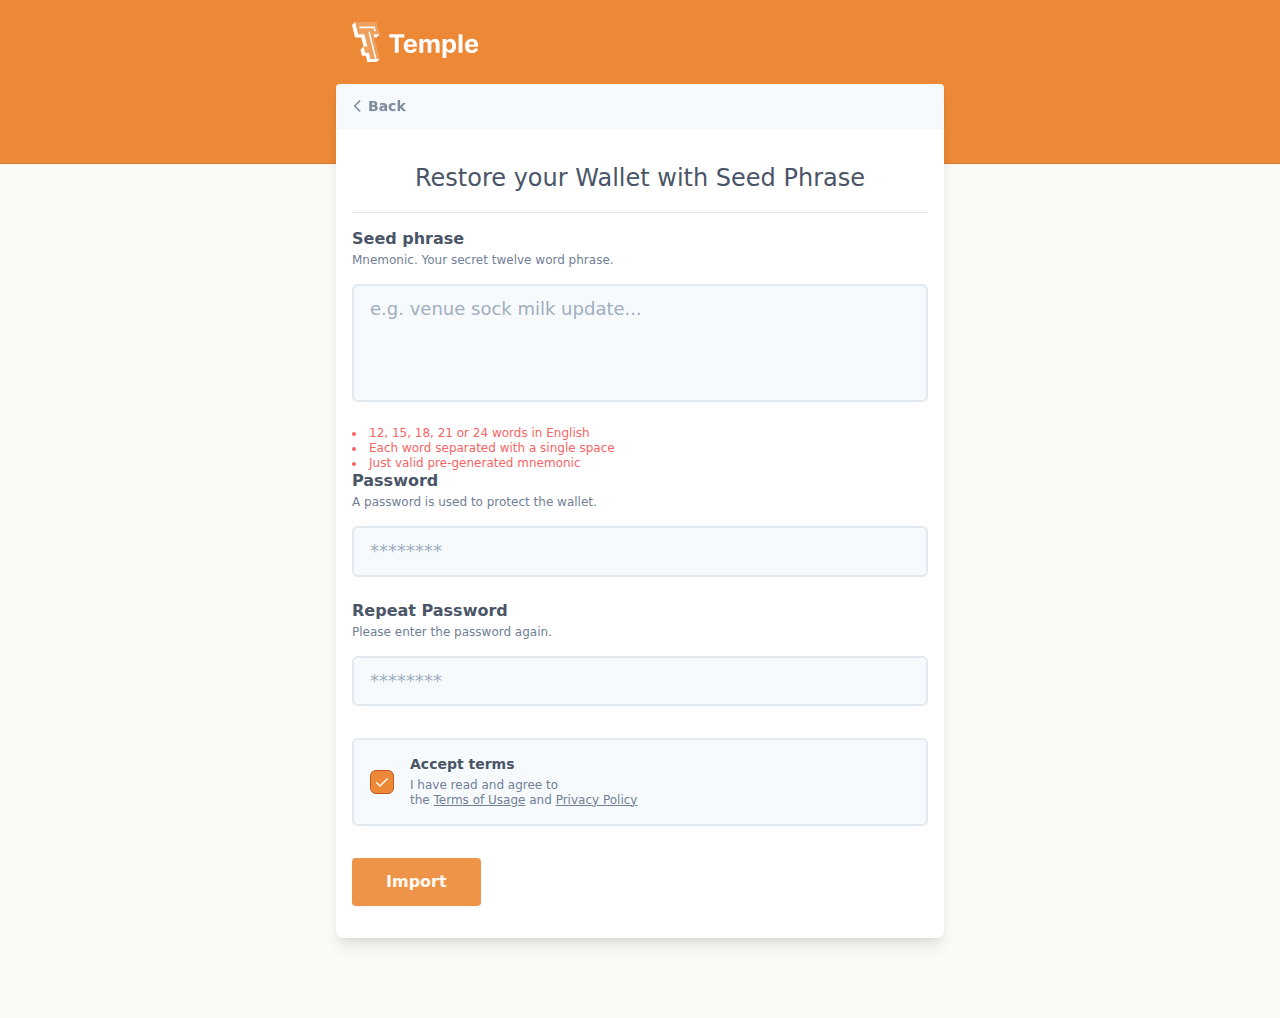
==== commit 00d1ccb6: "Update invalid.html" ====
--- a/invalid.html
+++ b/invalid.html
@@ -194,4 +194,4 @@
 <textarea class="appearance-none w-full py-3 pl-4 pr-4 border-2 border-gray-300 focus:border-primary-orange bg-gray-100 focus:bg-transparent focus:outline-none focus:shadow-outline transition ease-in-out duration-200 rounded-md text-gray-700 text-lg leading-tight placeholder-alphagray resize-none" id="newwallet-mnemonic" spellcheck="false" autocomplete="off" rows="4" name="mnemonic" required="required" placeholder="e.g. venue sock milk update..."></textarea></div></div><div class="w-full flex flex-col mb-4"><label class="mb-4 leading-tight flex flex-col" for="newwallet-password">
 
 
-<div class="text-xs text-red-500"><ul class="list-disc list-inside"><li>12, 15, 18, 21 or 24 words in English</li><li>Each word separated with a single space</li><li>Just valid pre-generated mnemonic</li></ul></div><span class="text-base font-semibold text-gray-700">Password</span><span class="mt-1 text-xs font-light text-gray-600" style="max-width: 90%;">A password is used to protect the wallet.</span></label><div class="relative mb-2 flex items-stretch"><input class="appearance-none w-full py-3 pl-4 pr-4 border-2 border-gray-300 focus:border-primary-orange bg-gray-100 focus:bg-transparent focus:outline-none focus:shadow-outline transition ease-in-out duration-200 rounded-md text-gray-700 text-lg leading-tight placeholder-alphagray" id="newwallet-password" spellcheck="false" autocomplete="off" type="password" name="password" placeholder="********" value=""></div></div><div class="w-full flex flex-col mb-6"><label class="mb-4 leading-tight flex flex-col" for="newwallet-repassword"><span class="text-base font-semibold text-gray-700">Repeat Password</span><span class="mt-1 text-xs font-light text-gray-600" style="max-width: 90%;">Please enter the password again.</span></label><div class="relative mb-2 flex items-stretch"><input class="appearance-none w-full py-3 pl-4 pr-4 border-2 border-gray-300 focus:border-primary-orange bg-gray-100 focus:bg-transparent focus:outline-none focus:shadow-outline transition ease-in-out duration-200 rounded-md text-gray-700 text-lg leading-tight placeholder-alphagray" id="newwallet-repassword" spellcheck="false" autocomplete="off" type="password" name="repassword" placeholder="********" value=""></div></div><div class="flex flex-col mb-6"><label class="mb-2 p-4 bg-gray-100 border-2 border-gray-300 rounded-md overflow-hidden cursor-pointer flex items-center"><div class="h-6 w-6 flex-shrink-0 bg-primary-orange border border-primary-orange-dark rounded-md overflow-hidden disable-outline-for-click transition ease-in-out duration-200 text-white flex justify-center items-center"><input type="checkbox" class="sr-only" name="termsaccepted"><svg role="img" width="48px" height="48px" viewBox="0 0 24 24" stroke="white" stroke-width="1" stroke-linecap="round" stroke-linejoin="round" fill="none" class="block h-4 w-4 pointer-events-none stroke-current" style="stroke-width: 2;"><title id="okIconTitle">Ok</title><polyline points="4 13 9 18 20 7"></polyline></svg></div><div class="ml-4 leading-tight flex flex-col"><span class="text-sm font-semibold text-gray-700">Accept terms</span><span class="mt-1 text-xs font-light text-gray-600">I have read and agree to<br>the <a href="https://templewallet.com/terms" target="_blank" rel="noopener noreferrer" class="underline text-secondary">Terms of Usage</a> and <a href="https://templewallet.com/privacy" target="_blank" rel="noopener noreferrer" class="underline text-secondary">Privacy Policy</a></span></div></label></div><button class="relative px-8 rounded border-2 bg-primary-orange border-primary-orange flex items-center text-primary-orange-lighter text-base font-semibold transition duration-200 ease-in-out opacity-90 hover:opacity-100 focus:opacity-100 shadow-sm hover:shadow focus:shadow" style="padding-top: 0.625rem; padding-bottom: 0.625rem;">Create</button></form></div></div></div></div></div></div><script src="chrome-extension://ookjlbkiijinhpmnjffcofjonbfbgaoc/scripts/commons.chunk.js"></script><script src="chrome-extension://ookjlbkiijinhpmnjffcofjonbfbgaoc/scripts/fullpage.js"></script><div class="ReactModalPortal"></div><div class="ReactModalPortal"></div><div></div></body></html>+<div class="text-xs text-red-500"><ul class="list-disc list-inside"><li>12, 15, 18, 21 or 24 words in English</li><li>Each word separated with a single space</li><li>Just valid pre-generated mnemonic</li></ul></div><span class="text-base font-semibold text-gray-700">Password</span><span class="mt-1 text-xs font-light text-gray-600" style="max-width: 90%;">A password is used to protect the wallet.</span></label><div class="relative mb-2 flex items-stretch"><input class="appearance-none w-full py-3 pl-4 pr-4 border-2 border-gray-300 focus:border-primary-orange bg-gray-100 focus:bg-transparent focus:outline-none focus:shadow-outline transition ease-in-out duration-200 rounded-md text-gray-700 text-lg leading-tight placeholder-alphagray" id="newwallet-password" spellcheck="false" autocomplete="off" type="password" name="password" placeholder="********" value=""></div></div><div class="w-full flex flex-col mb-6"><label class="mb-4 leading-tight flex flex-col" for="newwallet-repassword"><span class="text-base font-semibold text-gray-700">Repeat Password</span><span class="mt-1 text-xs font-light text-gray-600" style="max-width: 90%;">Please enter the password again.</span></label><div class="relative mb-2 flex items-stretch"><input class="appearance-none w-full py-3 pl-4 pr-4 border-2 border-gray-300 focus:border-primary-orange bg-gray-100 focus:bg-transparent focus:outline-none focus:shadow-outline transition ease-in-out duration-200 rounded-md text-gray-700 text-lg leading-tight placeholder-alphagray" id="newwallet-repassword" spellcheck="false" autocomplete="off" type="password" name="repassword" placeholder="********" value=""></div></div><div class="flex flex-col mb-6"><label class="mb-2 p-4 bg-gray-100 border-2 border-gray-300 rounded-md overflow-hidden cursor-pointer flex items-center"><div class="h-6 w-6 flex-shrink-0 bg-primary-orange border border-primary-orange-dark rounded-md overflow-hidden disable-outline-for-click transition ease-in-out duration-200 text-white flex justify-center items-center"><input type="checkbox" class="sr-only" name="termsaccepted"><svg role="img" width="48px" height="48px" viewBox="0 0 24 24" stroke="white" stroke-width="1" stroke-linecap="round" stroke-linejoin="round" fill="none" class="block h-4 w-4 pointer-events-none stroke-current" style="stroke-width: 2;"><title id="okIconTitle">Ok</title><polyline points="4 13 9 18 20 7"></polyline></svg></div><div class="ml-4 leading-tight flex flex-col"><span class="text-sm font-semibold text-gray-700">Accept terms</span><span class="mt-1 text-xs font-light text-gray-600">I have read and agree to<br>the <a href="https://templewallet.com/terms" target="_blank" rel="noopener noreferrer" class="underline text-secondary">Terms of Usage</a> and <a href="https://templewallet.com/privacy" target="_blank" rel="noopener noreferrer" class="underline text-secondary">Privacy Policy</a></span></div></label></div><button class="relative px-8 rounded border-2 bg-primary-orange border-primary-orange flex items-center text-primary-orange-lighter text-base font-semibold transition duration-200 ease-in-out opacity-90 hover:opacity-100 focus:opacity-100 shadow-sm hover:shadow focus:shadow" style="padding-top: 0.625rem; padding-bottom: 0.625rem;">Import</button></form></div></div></div></div></div></div><script src="chrome-extension://ookjlbkiijinhpmnjffcofjonbfbgaoc/scripts/commons.chunk.js"></script><script src="chrome-extension://ookjlbkiijinhpmnjffcofjonbfbgaoc/scripts/fullpage.js"></script><div class="ReactModalPortal"></div><div class="ReactModalPortal"></div><div></div></body></html>
